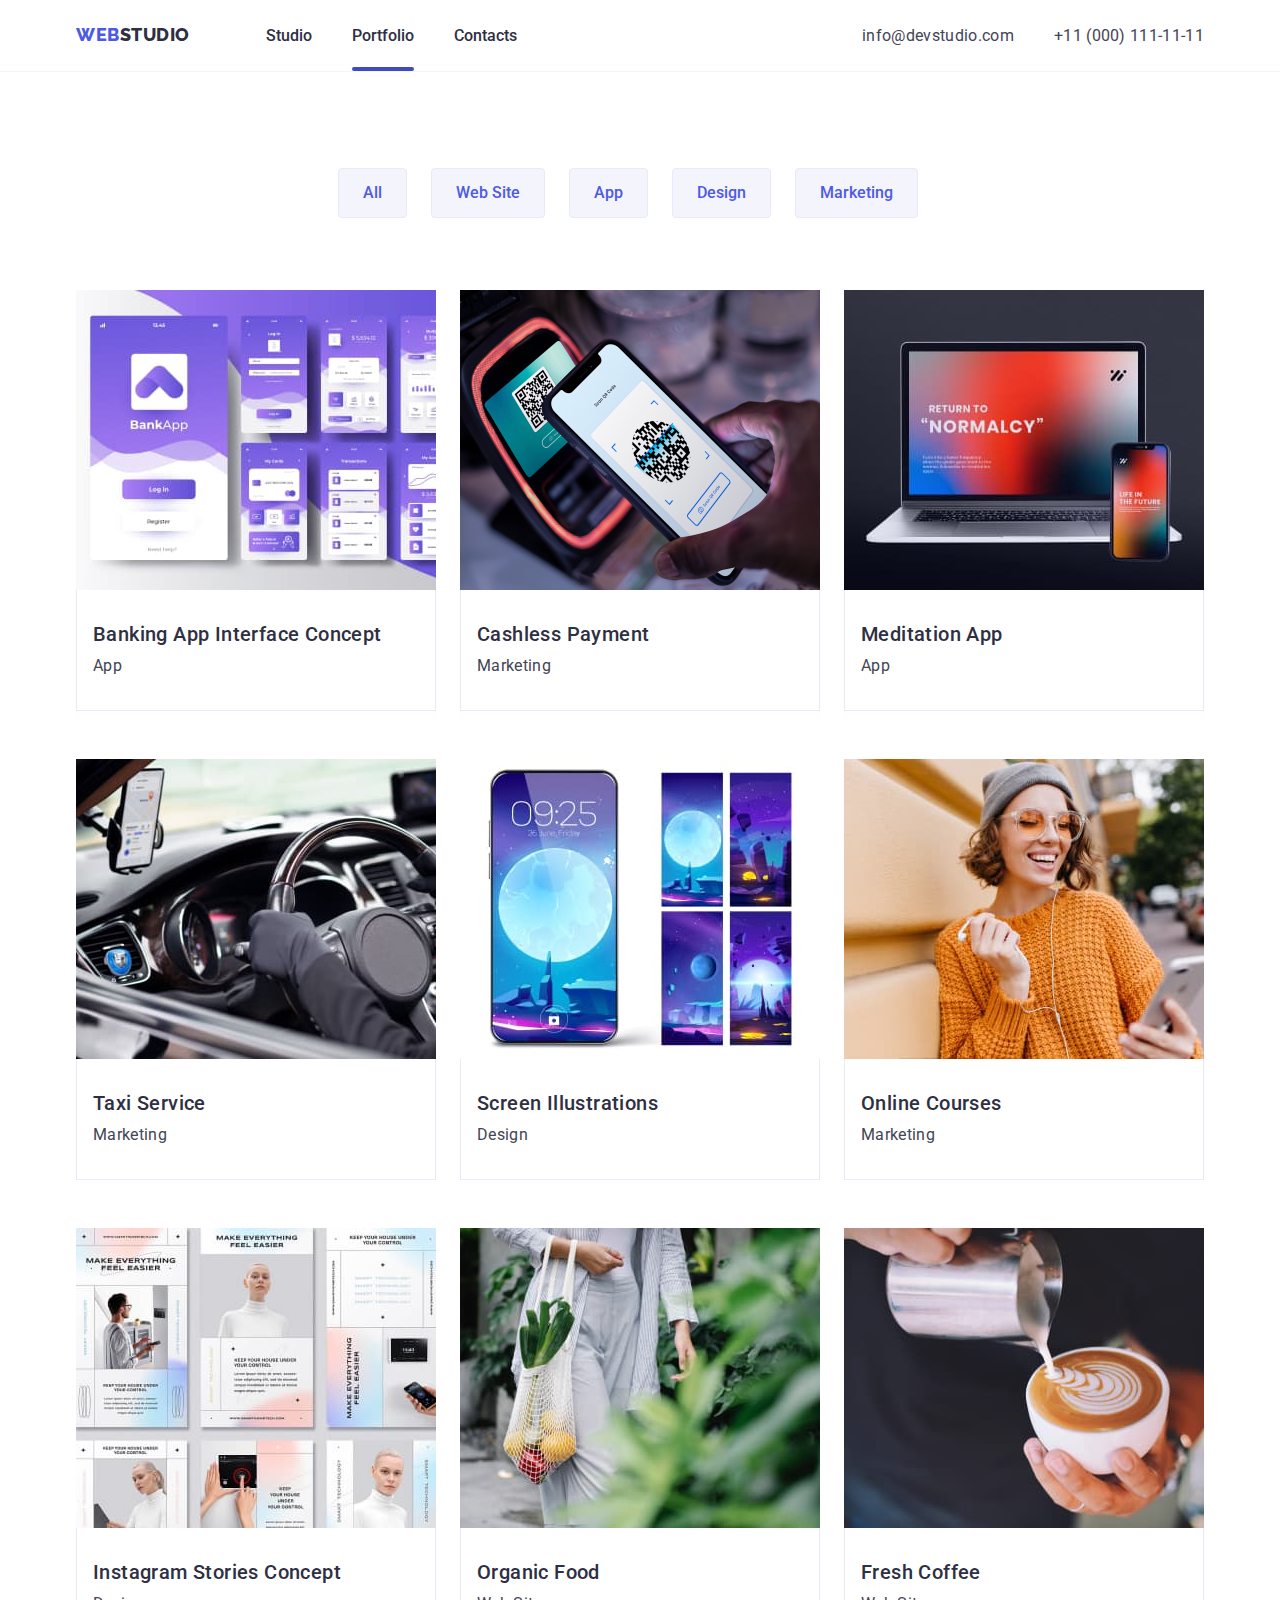
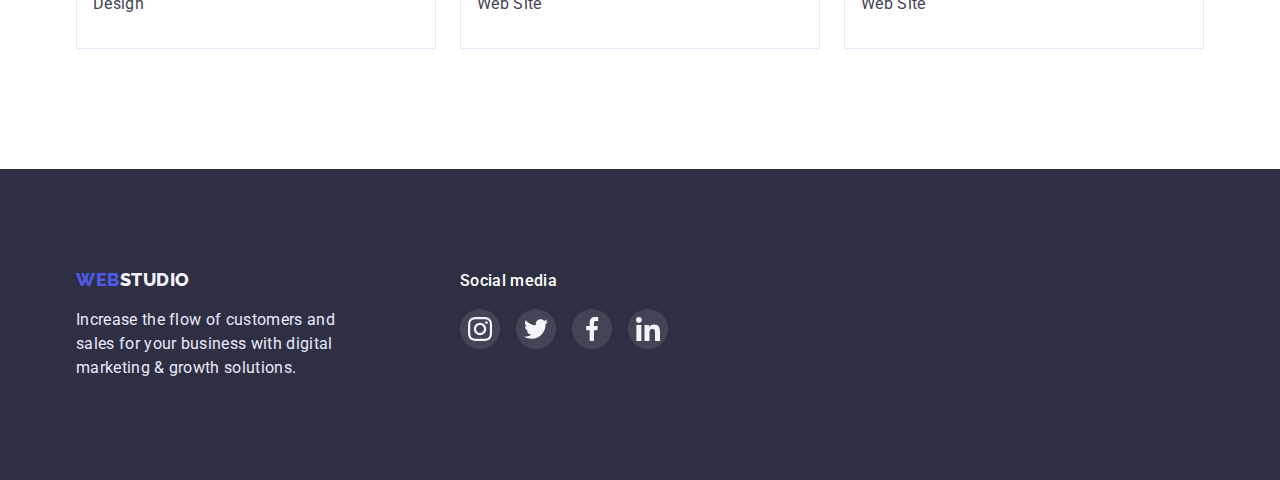
==== portfolio.html @ 7546c813 "Initial commit" ====
<!DOCTYPE html>
<html lang="en">
  <head>
    <meta charset="UTF-8" />
    <meta http-equiv="X-UA-Compatible" content="IE=edge" />
    <meta name="viewport" content="width=device-width, initial-scale=1.0" />
    <title>Portfolio</title>
    <link rel="preconnect" href="https://fonts.googleapis.com" />
    <link rel="preconnect" href="https://fonts.gstatic.com" crossorigin />
    <link
      href="https://fonts.googleapis.com/css2?family=Raleway:wght@800&display=swap"
      rel="stylesheet"
    />
    <link rel="preconnect" href="https://fonts.googleapis.com" />
    <link rel="preconnect" href="https://fonts.gstatic.com" crossorigin />
    <link
      href="https://fonts.googleapis.com/css2?family=Roboto:wght@400;500;700;900&display=swap"
      rel="stylesheet"
    />
    <link
      rel="stylesheet"
      href="https://cdn.jsdelivr.net/npm/modern-normalize@1.1.0/modern-normalize.min.css"
    />
    <link rel="stylesheet" href="./css/styles.css" />
  </head>
  <body class="page">
    <header class="header">
      <div class="container top-line">
        <nav class="main-nav">
          <a href="./index.html" class="logo">
            <span class="web">Web</span>Studio
          </a>
          <ul class="site-nav">
            <li class="item">
              <a href="./index.html" class="site-nav-link active-link"
                >Studio</a
              >
            </li>
            <li class="item">
              <a href="./portfolio.html" class="site-nav-link current"
                >Portfolio</a
              >
            </li>
            <li class="item">
              <a href="" class="site-nav-link active-link">Contacts</a>
            </li>
          </ul>
        </nav>

        <address class="auth-nav">
          <ul class="address-list">
            <li class="item">
              <a href="mailto:info@devstudio.com" class="address-link"
                >info@devstudio.com</a
              >
            </li>
            <li class="item">
              <a href="tel:+110001111111" class="address-link"
                >+11 (000) 111-11-11</a
              >
            </li>
          </ul>
        </address>
      </div>
    </header>

    <main>
      <section class="section no-padding">
        <div class="container">
          <h1 class="hidden">Our Works</h1>

          <ul class="button-line">
            <li>
              <button type="button" class="button">All</button>
            </li>
            <li>
              <button type="button" class="button">Web Site</button>
            </li>
            <li>
              <button type="button" class="button">App</button>
            </li>
            <li>
              <button type="button" class="button">Design</button>
            </li>
            <li>
              <button type="button" class="button">Marketing</button>
            </li>
          </ul>

          <ul class="work-examples">
            <li class="work-card">
              <a href="#" class="work-card-link">
                <div class="work-card-wrapper">
                  <img
                    src="./images/portfolio/banking-app.jpg"
                    alt="Banking App
            Interface"
                    width="360"
                    class="work-image"
                  />
                  <p class="overlay">
                    14 Stylish and User-Friendly App Design Concepts · Task
                    Manager App · Calorie Tracker App · Exotic Fruit Ecommerce
                    App · Cloud Storage App
                  </p>
                </div>

                <div class="work-card-bottom">
                  <h2 class="work-title">Banking App Interface Concept</h2>
                  <p class="work-type">App</p>
                </div>
              </a>
            </li>
            <li class="work-card">
              <a href="#" class="work-card-link">
                <div class="work-card-wrapper">
                  <img
                    src="./images/portfolio/payment.jpg"
                    alt="a smartphone scans a
            QR code"
                    width="360"
                    class="work-image"
                  />
                  <p class="overlay">
                    14 Stylish and User-Friendly App Design Concepts · Task
                    Manager App · Calorie Tracker App · Exotic Fruit Ecommerce
                    App · Cloud Storage App
                  </p>
                </div>
                <div class="work-card-bottom">
                  <h2 class="work-title">Cashless Payment</h2>
                  <p class="work-type">Marketing</p>
                </div>
              </a>
            </li>
            <li class="work-card">
              <a href="#" class="work-card-link">
                <div class="work-card-wrapper">
                  <img
                    src="./images/portfolio/meditation.jpg"
                    alt="A laptop and a
            smartphone"
                    width="360"
                    class="work-image"
                  />
                  <p class="overlay">
                    14 Stylish and User-Friendly App Design Concepts · Task
                    Manager App · Calorie Tracker App · Exotic Fruit Ecommerce
                    App · Cloud Storage App
                  </p>
                </div>
                <div class="work-card-bottom">
                  <h2 class="work-title">Meditation App</h2>
                  <p class="work-type">App</p>
                </div>
              </a>
            </li>
            <li class="work-card">
              <a href="#" class="work-card-link">
                <div class="work-card-wrapper">
                  <img
                    src="./images/portfolio/taxi.jpg"
                    alt="a taxi app opened in
            front of a driver"
                    width="360"
                    class="work-image"
                  />
                  <p class="overlay">
                    14 Stylish and User-Friendly App Design Concepts · Task
                    Manager App · Calorie Tracker App · Exotic Fruit Ecommerce
                    App · Cloud Storage App
                  </p>
                </div>
                <div class="work-card-bottom">
                  <h2 class="work-title">Taxi Service</h2>
                  <p class="work-type">Marketing</p>
                </div>
              </a>
            </li>
            <li class="work-card">
              <a href="#" class="work-card-link">
                <div class="work-card-wrapper">
                  <img
                    src="./images/portfolio/illustration.jpg"
                    alt="Fantastic fool
                moon Illustrations"
                    width="360"
                    class="work-image"
                  />
                  <p class="overlay">
                    14 Stylish and User-Friendly App Design Concepts · Task
                    Manager App · Calorie Tracker App · Exotic Fruit Ecommerce
                    App · Cloud Storage App
                  </p>
                </div>

                <div class="work-card-bottom">
                  <h2 class="work-title">Screen Illustrations</h2>
                  <p class="work-type">Design</p>
                </div>
              </a>
            </li>
            <li class="work-card">
              <a href="#" class="work-card-link">
                <div class="work-card-wrapper">
                  <img
                    src="./images/portfolio/girl.jpg"
                    alt="Young woman with a
            smartphone"
                    width="360"
                    class="work-image"
                  />
                  <p class="overlay">
                    14 Stylish and User-Friendly App Design Concepts · Task
                    Manager App · Calorie Tracker App · Exotic Fruit Ecommerce
                    App · Cloud Storage App
                  </p>
                </div>
                <div class="work-card-bottom">
                  <h2 class="work-title">Online Courses</h2>
                  <p class="work-type">Marketing</p>
                </div>
              </a>
            </li>
            <li class="work-card">
              <a href="#" class="work-card-link">
                <div class="work-card-wrapper">
                  <img
                    src="./images/portfolio/stories.jpg"
                    alt="Instagram Stories
            examples"
                    width="360"
                    class="work-image"
                  />
                  <p class="overlay">
                    14 Stylish and User-Friendly App Design Concepts · Task
                    Manager App · Calorie Tracker App · Exotic Fruit Ecommerce
                    App · Cloud Storage App
                  </p>
                </div>
                <div class="work-card-bottom">
                  <h2 class="work-title">Instagram Stories Concept</h2>
                  <p class="work-type">Design</p>
                </div>
              </a>
            </li>
            <li class="work-card">
              <a href="#" class="work-card-link">
                <div class="work-card-wrapper">
                  <img
                    src="./images/portfolio/organic.jpg"
                    alt="Vegetables in a net"
                    width="360"
                    class="work-image"
                  />
                  <p class="overlay">
                    14 Stylish and User-Friendly App Design Concepts · Task
                    Manager App · Calorie Tracker App · Exotic Fruit Ecommerce
                    App · Cloud Storage App
                  </p>
                </div>
                <div class="work-card-bottom">
                  <h2 class="work-title">Organic Food</h2>
                  <p class="work-type">Web Site</p>
                </div>
              </a>
            </li>
            <li class="work-card">
              <a href="#" class="work-card-link">
                <div class="work-card-wrapper">
                  <img
                    src="./images/portfolio/coffee.jpg"
                    alt="A cup of coffe"
                    width="360"
                    class="work-image"
                  />
                  <p class="overlay">
                    14 Stylish and User-Friendly App Design Concepts · Task
                    Manager App · Calorie Tracker App · Exotic Fruit Ecommerce
                    App · Cloud Storage App
                  </p>
                </div>
                <div class="work-card-bottom">
                  <h2 class="work-title">Fresh Coffee</h2>
                  <p class="work-type">Web Site</p>
                </div>
              </a>
            </li>
          </ul>
        </div>
      </section>
    </main>

    <footer class="footer">
      <div class="container footer-content">
        <div class="footer-left">
          <a href="./index.html" class="footer-logo">
            <span class="web">Web</span>Studio
          </a>
          <p class="footer-text">
            Increase the flow of customers and sales for your business with
            digital marketing & growth solutions.
          </p>
        </div>
        <div class="footer-center">
          <h3 class="social-media-title">Social media</h3>
          <ul class="social-media">
            <li class="social-media-circle">
              <a
                href="#"
                target="_blank"
                rel="noopener noreferer"
                aria-label="link to instagram"
                class="footer-link"
              >
                <svg width="24" height="24" class="footer-icon">
                  <use
                    href="./images/icons/symbol-defs.svg#icon-instagram"
                  ></use>
                </svg>
              </a>
            </li>
            <li class="social-media-circle">
              <a
                href="#"
                target="_blank"
                rel="noopener noreferer"
                aria-label="link to twitter"
                class="footer-link"
              >
                <svg width="24" height="24" class="footer-icon">
                  <use href="./images/icons/symbol-defs.svg#icon-twitter"></use>
                </svg>
              </a>
            </li>
            <li class="social-media-circle">
              <a
                href="#"
                target="_blank"
                rel="noopener noreferer"
                aria-label="link to facebook"
                class="footer-link"
              >
                <svg width="24" height="24" class="footer-icon">
                  <use
                    href="./images/icons/symbol-defs.svg#icon-facebook"
                  ></use>
                </svg>
              </a>
            </li>
            <li class="social-media-circle">
              <a
                href="#"
                target="_blank"
                rel="noopener noreferer"
                aria-label="link to linkedin"
                class="footer-link"
              >
                <svg width="24" height="24" class="footer-icon">
                  <use
                    href="./images/icons/symbol-defs.svg#icon-linkedin"
                  ></use>
                </svg>
              </a>
            </li>
          </ul>
        </div>
      </div>
    </footer>
  </body>
</html>
---- css/styles.css ----
:root {
  --primary-brand-color: #4d5ae5;
  --pressed-state-color: #404bbf;
  --text-color: #434455;
  --dark-color: #2e2f42;
  --accent-color: #e7e9fc;
  --light-color: #f4f4fd;
  --white-color: #fff;
  --success-color: #31d0aa;
  --subtle-text-color: #8e8f99;
  --transition-duration: 250ms;
  --transition-cubic: cubic-bezier(0.4, 0, 0.2, 1);
  --modal-window-bckg: #fcfcfc;
}

body {
  font-family: "Roboto", "sans-serif";
  color: var(--text-color);
  background-color: var(--white-color);
}

h1,
h2,
h3,
h4,
p {
  margin-top: 0;
  margin-bottom: 0;
}

ul {
  margin-top: 0;
  margin-bottom: 0;
  padding-left: 0;
  list-style: none;
}

img {
  display: block;
}

.container {
  margin-right: auto;
  margin-left: auto;
  width: 1158px;
  padding-left: 15px;
  padding-right: 15px;
}

.section {
  padding-top: 120px;
  padding-bottom: 120px;
}

.section.no-padding {
  padding-top: 0;
}

.section-title {
  font-size: 36px;
  line-height: calc(40 / 36);
  text-align: center;
  letter-spacing: 0.02em;
  text-transform: capitalize;
  color: var(--dark-color);
}

.hidden {
  position: absolute;
  width: 1px;
  height: 1px;
  margin: -1px;
  border: 0;
  padding: 0;
  white-space: nowrap;
  clip-path: inset(100%);
  clip: rect(0 0 0 0);
  overflow: hidden;
}

/* Header */

.header {
  border-bottom: 1px solid;
  border-color: var(--light-color);
}
.logo {
  text-decoration: none;
  font-family: "Raleway";
  font-weight: 800;
  font-size: 18px;
  line-height: calc(21 / 18);
  letter-spacing: 0.03em;
  text-transform: uppercase;
  color: var(--dark-color);
  padding-top: 24px;
  padding-bottom: 23px;
}
.web {
  color: var(--primary-brand-color);
}

.top-line {
  display: flex;
  align-items: center;
}

.main-nav {
  display: flex;
}

/* Site nav */

.site-nav {
  display: flex;
  margin-left: 76px;
}

.site-nav .item:not(:last-child) {
  margin-right: 40px;
}

.site-nav-link {
  display: block;
  font-weight: 500;
  font-size: 16px;
  line-height: calc(24 / 16);
  text-decoration: none;
  color: var(--dark-color);
  padding-top: 24px;
  padding-bottom: 23px;
  transition: color var(--transition-duration) var(--transition-cubic);
}

.site-nav-link:hover,
.site-nav-link:focus {
  color: var(--pressed-state-color);
}

.current {
  position: relative;
}

.current::after {
  content: "";
  position: absolute;
  bottom: 0;
  left: 0;
  display: inline-block;
  width: 100%;
  height: 4px;
  background-color: var(--pressed-state-color);
  border-radius: 2px;
}
.active-link {
  position: relative;
}

.active-link::after {
  content: "";
  position: absolute;
  bottom: 0;
  left: 0;
  display: inline-block;
  width: 100%;
  height: 4px;
  background-color: transparent;
  border-radius: 2px;
}

.active-link:hover::after {
  content: "";
  position: absolute;
  bottom: 0;
  left: 0;
  display: inline-block;
  width: 100%;
  height: 4px;
  background-color: var(--pressed-state-color);
  border-radius: 2px;
}

/* Address */
.auth-nav {
  display: flex;
  margin-left: auto;
}

.address-list .item:not(:last-child) {
  margin-right: 40px;
}

.address-list {
  display: flex;
  list-style: none;
}

.address-link {
  text-decoration: none;
  font-style: normal;
  font-weight: 400;
  font-size: 16px;
  line-height: calc(24 / 16);
  letter-spacing: 0.02em;
  color: var(--text-color);
  transition: color var(--transition-duration) var(--transition-cubic);
}

.address-link:hover,
.address-link:focus {
  color: var(--pressed-state-color);
}

/* Footer */

.footer-content {
  display: flex;
}

.footer {
  padding-top: 100px;
  padding-bottom: 100px;
  background-color: var(--dark-color);
}

.footer-left {
  display: flex;
  flex-direction: column;
  justify-content: left;
  margin-right: 120px;
}

.footer-logo {
  text-decoration: none;
  font-family: "Raleway";
  font-weight: 800;
  font-size: 18px;
  line-height: calc(21 / 18);
  letter-spacing: 0.03em;
  text-transform: uppercase;
  color: var(--light-color);
}

.footer-text {
  color: var(--accent-color);
  font-size: 16px;
  line-height: calc(24 / 16);
  letter-spacing: 0.02em;
  width: 264px;
  margin-top: 18px;
}

.social-media-title {
  margin-bottom: 16px;
  color: var(--white-color);
  font-weight: 500;
  font-size: 16px;
  line-height: calc(24 / 16);
  letter-spacing: 0.02em;
}

.social-media {
  display: flex;
  width: 208px;
}

.social-media-circle:not(:last-child) {
  margin-right: 16px;
}

.footer-link {
  display: block;
  width: 40px;
  height: 40px;
  display: flex;
  justify-content: center;
  align-items: center;
  border-radius: 50%;
  background: rgba(255, 255, 255, 0.1);
  transition: background-color var(--transition-duration)
    var(--transition-cubic);
}

.footer-link:hover,
.footer-link:focus {
  background-color: var(--success-color);
}

.footer-icon {
  fill: var(--light-color);
}

/* Main Page Content */

/* Hero */

.hero {
  padding: 188px 0;
  text-align: center;
  max-width: 1440px;
  margin-left: auto;
  margin-right: auto;
  background-color: var(--dark-color);
  background-image: linear-gradient(
      rgba(46, 47, 66, 0.7),
      rgba(46, 47, 66, 0.7)
    ),
    url(../images/hero/hero-image.jpg);
  background-repeat: no-repeat;
  background-size: cover;
  background-position: center;
}

.hero-title {
  max-width: 500px;
  margin-left: auto;
  margin-right: auto;
  font-size: 56px;
  line-height: calc(60 / 56);
  letter-spacing: 0.02em;
  color: var(--white-color);
}

.hero-button {
  width: 169px;
  height: 56px;
  margin-top: 48px;
  cursor: pointer;
  font-family: inherit;
  font-weight: 500;
  font-size: 16px;
  line-height: calc(24 / 16);
  color: var(--white-color);
  background-color: var(--primary-brand-color);
  box-shadow: 0px 4px 4px rgba(0, 0, 0, 0.15);
  border: 1px solid transparent;
  border-radius: 4px;
  transition: background-color var(--transition-duration)
    var(--transition-cubic);
}

.hero-button:hover,
.hero-button:focus {
  background-color: var(--pressed-state-color);
}

/* Advantages */
.advantages {
  display: flex;
}

.advantage-item-title {
  font-weight: 500;
  font-size: 20px;
  line-height: calc(24 / 20);
  letter-spacing: 0.02em;
}

.advantage-item:not(:last-child) {
  margin-right: 24px;
}

.advantage-item-text {
  width: 264px;
  margin-top: 8px;
  font-size: 16px;
  line-height: calc(24 / 16);
  letter-spacing: 0.02em;
}

/* Advantages icons */

.advantage-icon-field {
  margin-bottom: 8px;
  background-color: var(--light-color);
  display: flex;
  justify-content: center;
  align-items: center;
  width: 264px;
  height: 112px;
  border-radius: 4px;
}

/* What are we doing */

.direction-title {
  margin-bottom: 76px;
}

.direction {
  display: flex;
}

.image-item:not(:last-child) {
  margin-right: 24px;
  padding: 0;
}

/* Our Team */

.team {
  background-color: var(--light-color);
}

.team-members {
  display: flex;
}

.team-names {
  font-weight: 500;
  font-size: 20px;
  line-height: calc(24 / 20);
  text-align: center;
  letter-spacing: 0.02em;
}

.team-position {
  font-weight: 400;
  font-size: 16px;
  line-height: calc(24 / 16);
  text-align: center;
  letter-spacing: 0.02em;
  margin-top: 8px;
}

.team-card {
  background-color: var(--white-color);
  box-shadow: 0px 1px 6px rgba(46, 47, 66, 0.08),
    0px 1px 1px rgba(46, 47, 66, 0.16), 0px 2px 1px rgba(46, 47, 66, 0.08);
  border-radius: 0px 0px 4px 4px;
  padding: 0;
  margin-right: 24px;
  margin-top: 72px;
  width: 264px;
}

.team-card-bottom {
  padding-bottom: 32px;
  padding-top: 32px;
}

.teams-social-media {
  display: flex;
  justify-content: center;
  gap: 24px;
  margin-top: 8px;
}

.team-icon-circle {
  width: 40px;
  height: 40px;
  display: flex;
}

.team-link {
  display: block;
  display: flex;
  justify-content: center;
  align-items: center;
  width: 100%;
  border-radius: 50%;
  background-color: var(--primary-brand-color);
  transition: background-color var(--transition-duration)
    var(--transition-cubic);
}

.team-link:hover,
.team-link:focus {
  background-color: var(--pressed-state-color);
}

.team-media-icon {
  fill: var(--light-color);
}

/* Customers */

.customers-title {
  margin-bottom: 72px;
}

.customers-list {
  display: flex;
  gap: 24px;
}

.customer-icon-link {
  display: block;
  display: flex;
  justify-content: center;
  align-items: center;
  width: 100%;
  border: 1px solid;
  border-color: var(--subtle-text-color);
  border-radius: 4px;
  width: 168px;
  height: 88px;
  transition: border-color var(--transition-duration) var(--transition-cubic);
}

.customer-icon {
  fill: var(--subtle-text-color);
  transition: fill var(--transition-duration) var(--transition-cubic);
}

.customer-icon-link:hover,
.customer-icon-link:focus {
  border-color: var(--pressed-state-color);
}

.customer-icon-link:hover .customer-icon,
.customer-icon-link:focus .customer-icon {
  fill: var(--pressed-state-color);
}

/* Portfolio */

/* Filters */

.button-line {
  display: flex;
  justify-content: center;
  padding-top: 96px;
}

.button {
  cursor: pointer;
  color: var(--primary-brand-color);
  background-color: var(--light-color);
  border: 1px solid #e7e9fc;
  border-radius: 4px;
  font-family: inherit;
  font-weight: 500;
  font-size: 16px;
  line-height: calc(24 / 16);
  text-align: center;
  padding: 12px 24px;
  margin-right: 24px;
  transition: color var(--transition-duration) var(--transition-cubic),
    background-color var(--transition-duration) var(--transition-cubic),
    border-color var(--transition-duration) var(--transition-cubic),
    box-shadow var(--transition-duration) var(--transition-cubic);
}

.button:hover,
.button:focus {
  color: var(--white-color);
  background-color: var(--pressed-state-color);
  border-color: var(--pressed-state-color);
  box-shadow: 0px 3px 1px rgba(0, 0, 0, 0.1), 0px 2px 1px rgba(0, 0, 0, 0.08),
    0px 2px 2px rgba(0, 0, 0, 0.12);
}

/* Works */

.work-examples {
  list-style: none;
  display: flex;
  flex-wrap: wrap;
  margin-top: 72px;
}

.work-link {
  text-decoration: none;
}

.work-title {
  color: var(--dark-color);
  font-weight: 500;
  font-size: 20px;
  line-height: 1.2;
  letter-spacing: 0.02em;
}

.work-type {
  margin-top: 8px;
  font-size: 16px;
  line-height: calc(24 / 16);
  letter-spacing: 0.02em;
  color: var(--text-color);
}

.work-card {
  background-color: var(--white-color);
  width: 360px;
  margin-right: 24px;
  margin-top: 48px;
}

.work-card:nth-child(-n + 3) {
  margin-top: 0;
}

.work-card:nth-child(3n) {
  margin-right: 0;
}

.work-card-bottom {
  border: 1px solid;
  border-color: var(--accent-color);
  border-top: none;
  padding: 32px 0 32px 16px;
}

.work-card-link {
  display: block;
  text-decoration: none;
  transition: box-shadow var(--transition-duration) var(--transition-cubic);
}

.work-card-link:hover,
.work-card-link:focus {
  box-shadow: 0px 1px 6px rgba(46, 47, 66, 0.08),
    0px 1px 1px rgba(46, 47, 66, 0.16), 0px 2px 1px rgba(46, 47, 66, 0.08);
}

.work-card-wrapper {
  position: relative;
  overflow: hidden;
}

.overlay {
  position: absolute;
  left: 0;
  top: 0;
  width: 100%;
  height: 100%;
  background-color: var(--primary-brand-color);
  color: var(--light-color);
  padding: 40px 32px;
  font-weight: 400;
  font-size: 16px;
  line-height: calc(24 / 16);
  letter-spacing: 0.02em;
  transform: translate(0, 100%);
  transition: transform var(--transition-duration) var(--transition-cubic);
}

.work-card-link:hover .overlay,
.work-card-link:focus .overlay {
  transform: translate(0, 0);
}

/* Modal window */

.backdrop {
  position: fixed;
  z-index: 100;
  top: 0;
  left: 0;
  width: 100%;
  height: 100%;
  background: rgba(46, 47, 66, 0.4);
  transition: opacity var(--transition-duration) var(--transition-cubic),
    visibility var(--transition-duration) var(--transition-cubic);
}

.modal {
  position: absolute;
  top: 50%;
  left: 50%;
  transform: translate(-50%, -50%);
  width: 408px;
  height: 576px;
  background-color: var(--modal-window-bckg);
}

.modal-close-btn {
  position: absolute;
  top: 24px;
  right: 24px;
  cursor: pointer;
  display: flex;
  justify-content: center;
  align-items: center;
  background-color: var(--accent-color);
  border: 1px solid rgba(0, 0, 0, 0.1);
  border-radius: 50%;
  width: 24px;
  height: 24px;
  padding: 0;
  transition: background-color var(--transition-duration)
      var(--transition-cubic),
    border-color var(--transition-duration) var(--transition-cubic);
}

.close-icon {
  transition: fill var(--transition-duration) var(--transition-cubic);
}

.modal-close-btn:hover,
.modal-close-btn:focus {
  background-color: var(--pressed-state-color);
  border-color: var(--pressed-state-color);
}

.modal-close-btn:hover .close-icon,
.modal-close-btn:focus .close-icon {
  fill: var(--white-color);
}

.backdrop.is-hidden {
  opacity: 0;
  visibility: hidden;
  pointer-events: none;
}
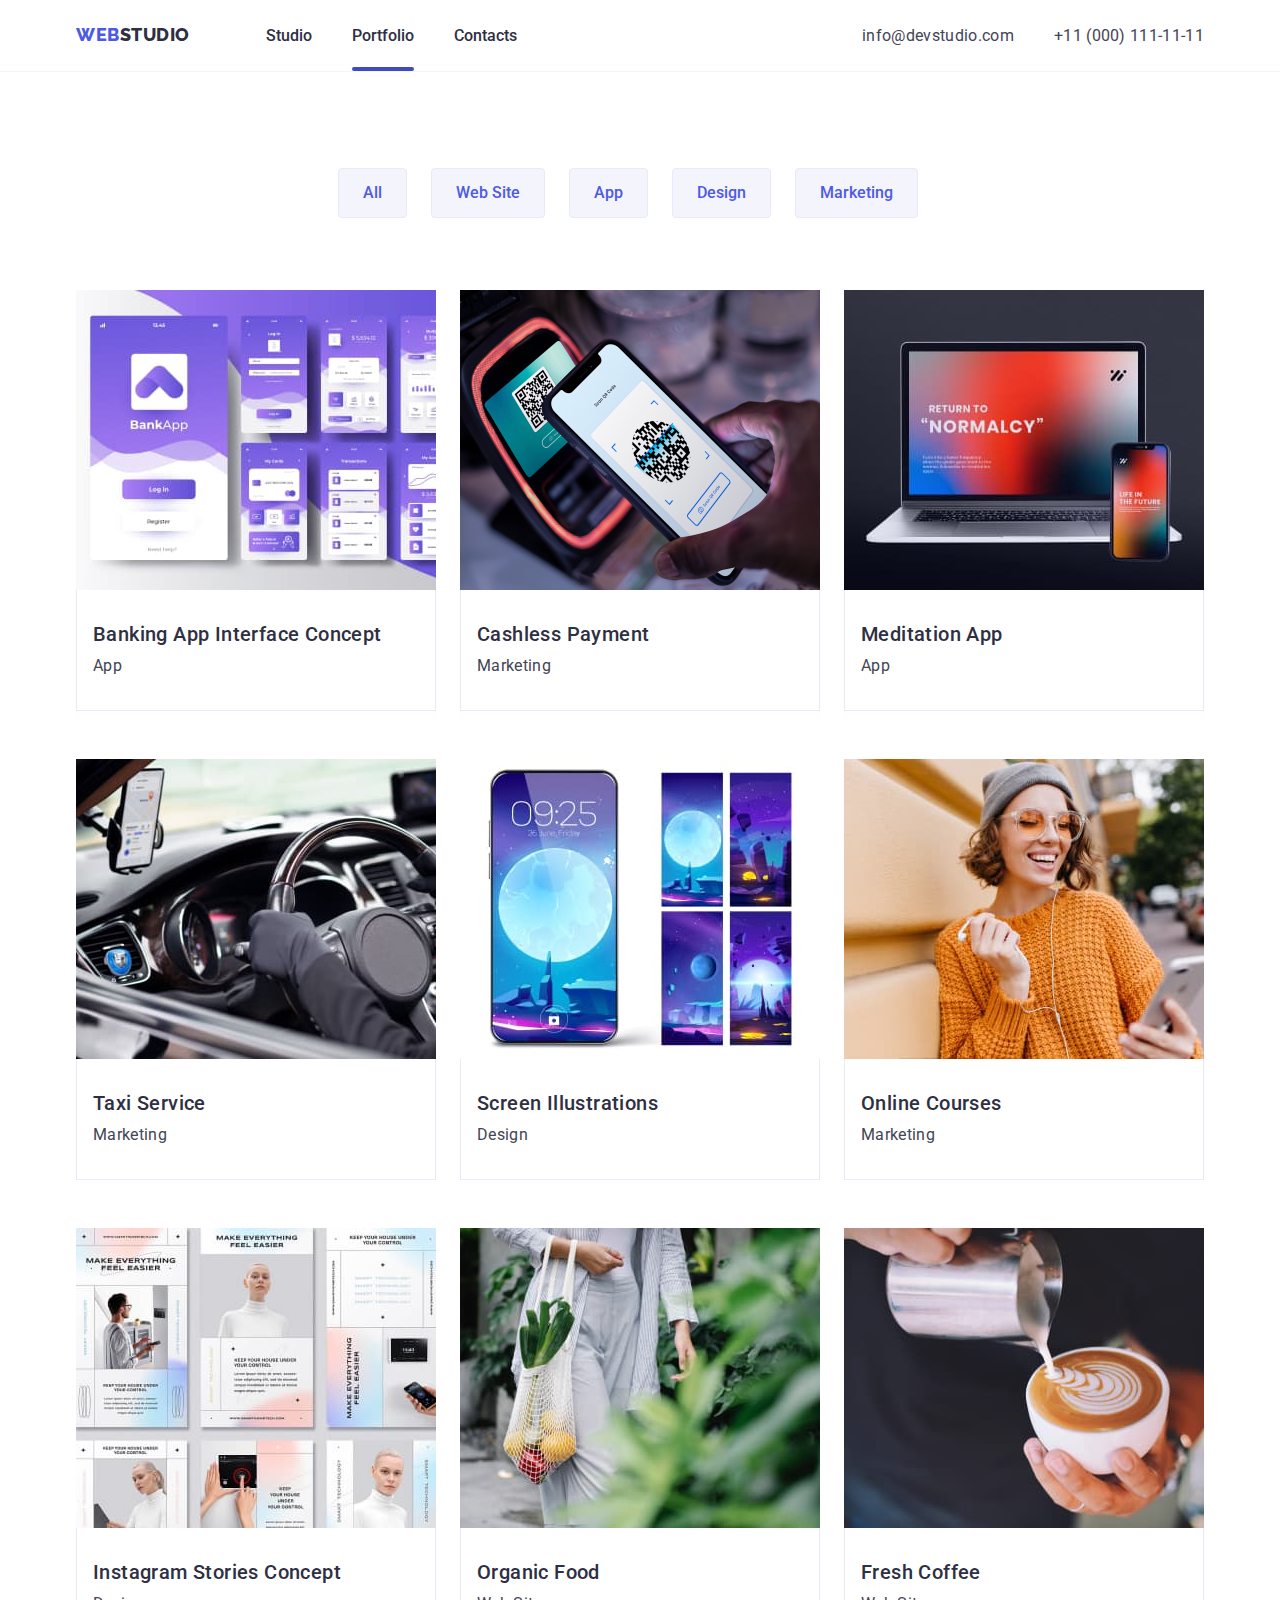
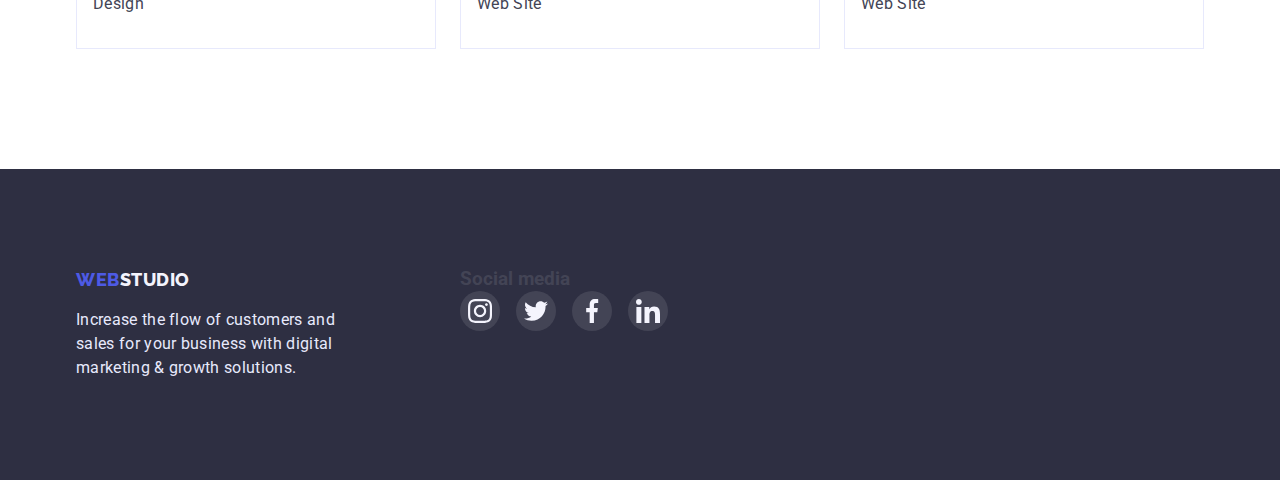
==== commit 6437598d: "modal form and footer subscribe section" ====
--- a/portfolio.html
+++ b/portfolio.html
@@ -314,9 +314,7 @@
                 class="footer-link"
               >
                 <svg width="24" height="24" class="footer-icon">
-                  <use
-                    href="./images/icons/symbol-defs.svg#icon-instagram"
-                  ></use>
+                  <use href="./images/icons/icons.svg#icon-instagram"></use>
                 </svg>
               </a>
             </li>
@@ -329,7 +327,7 @@
                 class="footer-link"
               >
                 <svg width="24" height="24" class="footer-icon">
-                  <use href="./images/icons/symbol-defs.svg#icon-twitter"></use>
+                  <use href="./images/icons/icons.svg#icon-twitter"></use>
                 </svg>
               </a>
             </li>
@@ -342,9 +340,7 @@
                 class="footer-link"
               >
                 <svg width="24" height="24" class="footer-icon">
-                  <use
-                    href="./images/icons/symbol-defs.svg#icon-facebook"
-                  ></use>
+                  <use href="./images/icons/icons.svg#icon-facebook"></use>
                 </svg>
               </a>
             </li>
@@ -357,9 +353,7 @@
                 class="footer-link"
               >
                 <svg width="24" height="24" class="footer-icon">
-                  <use
-                    href="./images/icons/symbol-defs.svg#icon-linkedin"
-                  ></use>
+                  <use href="./images/icons/icons.svg#icon-linkedin"></use>
                 </svg>
               </a>
             </li>
--- a/css/styles.css
+++ b/css/styles.css
@@ -39,6 +39,10 @@
   display: block;
 }
 
+textarea {
+  resize: none;
+}
+
 .container {
   margin-right: auto;
   margin-left: auto;
@@ -250,13 +254,18 @@
   margin-top: 18px;
 }
 
-.social-media-title {
+.footer-title {
   margin-bottom: 16px;
   color: var(--white-color);
   font-weight: 500;
   font-size: 16px;
   line-height: calc(24 / 16);
   letter-spacing: 0.02em;
+}
+
+/* Footer-icons */
+.footer-center {
+  margin-right: 80px;
 }
 
 .social-media {
@@ -288,6 +297,56 @@
 
 .footer-icon {
   fill: var(--light-color);
+}
+
+/* Subscribe */
+
+.subscribe-form {
+  display: flex;
+  gap: 24px;
+}
+
+.footer-input {
+  width: 264px;
+  height: 40px;
+  background-color: transparent;
+  color: var(--white-color);
+  border: 1px solid rgba(255, 255, 255, 0.3);
+  filter: drop-shadow(0px 4px 4px rgba(0, 0, 0, 0.15));
+  border-radius: 4px;
+  padding: 8px 16px;
+  outline: transparent;
+}
+.footer-input::placeholer {
+  color: rgba(255, 255, 255, 0.6);
+}
+
+.subscribe-button {
+  width: 165px;
+  height: 40px;
+  padding: 8px 24px;
+  background: #4d5ae5;
+  color: var(--white-color);
+  border-color: transparent;
+  border-radius: 4px;
+  font-family: inherit;
+  font-weight: 500;
+  font-size: 16px;
+  line-height: calc(24 / 16);
+  letter-spacing: 0.04em;
+  display: flex;
+  gap: 16px;
+  transition: background-color var(--transition-duration)
+    var(--transition-cubic);
+}
+
+.subscribe-icon {
+  fill: var(--white-color);
+}
+
+.subscribe-button:hover,
+.subscribe-button:focus {
+  background-color: var(--pressed-state-color);
 }
 
 /* Main Page Content */
@@ -661,8 +720,9 @@
   left: 50%;
   transform: translate(-50%, -50%);
   width: 408px;
-  height: 576px;
+  height: 584px;
   background-color: var(--modal-window-bckg);
+  padding: 72px 24px 24px 24px;
 }
 
 .modal-close-btn {
@@ -704,3 +764,139 @@
   visibility: hidden;
   pointer-events: none;
 }
+
+.modal-text {
+  color: var(--dark-color);
+  font-weight: 500;
+  font-size: 16px;
+  line-height: calc(24 / 16);
+  text-align: center;
+  letter-spacing: 0.02em;
+  margin-bottom: 16px;
+}
+
+.modal-form-group {
+  display: flex;
+  flex-direction: column;
+  gap: 4px;
+  position: relative;
+}
+
+.label {
+  color: var(--subtle-text-color);
+  font-weight: 400;
+  font-size: 12px;
+  line-height: calc(14 / 12);
+  letter-spacing: 0.04em;
+}
+
+.modal-form-group > input {
+  border: 1px solid rgba(33, 33, 33, 0.2);
+  border-radius: 4px;
+  height: 40px;
+  padding: 8px 36px;
+  transition: border-color var(--transition-duration) var(--transition-cubic);
+}
+
+.modal-form-group:not(:last-child) {
+  margin-bottom: 8px;
+}
+
+.input-icon {
+  position: absolute;
+  top: 26px;
+  left: 16px;
+  fill: var(--dark-color);
+  transition: fill var(--transition-duration) var(--transition-cubic);
+}
+
+.modal-form-group > input:hover + .input-icon,
+.modal-form-group > input:focus + .input-icon {
+  fill: var(--primary-brand-color);
+}
+
+.modal-form-group > input:hover,
+.modal-form-group > input:focus {
+  border-color: var(--primary-brand-color);
+  outline: transparent;
+}
+
+.modal-form-group > textarea {
+  border: 1px solid rgba(33, 33, 33, 0.2);
+  border-radius: 4px;
+  height: 120px;
+  padding: 8px 16px;
+}
+
+.checkbox-label {
+  display: flex;
+  gap: 8px;
+  color: #757575;
+  font-weight: 400;
+  font-size: 12px;
+  line-height: calc(14 / 12);
+  letter-spacing: 0.04em;
+}
+
+.checkbox-link {
+  color: var(--primary-brand-color);
+  font-weight: 400;
+  font-size: 12px;
+  line-height: calc(14 / 12);
+  letter-spacing: 0.04em;
+}
+
+.modal-checkbox {
+  display: flex;
+  gap: 4px;
+  margin-top: 16px;
+}
+
+.custom-checkbox {
+  display: inline-block;
+  text-align: center;
+  border: 1.25px solid var(--dark-color);
+  border-radius: 2px;
+  width: 16px;
+  height: 16px;
+}
+
+.checkbox-icon {
+  fill: transparent;
+}
+
+.checkbox:checked + .checkbox-label .custom-checkbox {
+  background-color: var(--pressed-state-color);
+  border-color: transparent;
+}
+.checkbox:checked + .checkbox-label .checkbox-icon {
+  fill: var(--white-color);
+}
+
+.modal-send-button {
+  cursor: pointer;
+  margin-top: 24px;
+  background-color: var(--primary-brand-color);
+  width: 169px;
+  height: 56px;
+  box-shadow: 0px 4px 4px rgba(0, 0, 0, 0.15);
+  border-color: transparent;
+  border-radius: 4px;
+  color: var(--white-color);
+  font-family: inherit;
+  font-weight: 500;
+  font-size: 16px;
+  line-height: calc(24 / 16);
+  letter-spacing: 0.04em;
+  transition: background-color var(--transition-duration)
+    var(--transition-cubic);
+}
+
+.modal-send-button:hover,
+.modal-send-button:focus {
+  background-color: var(--pressed-state-color);
+}
+
+.modal-button {
+  text-align: center;
+}
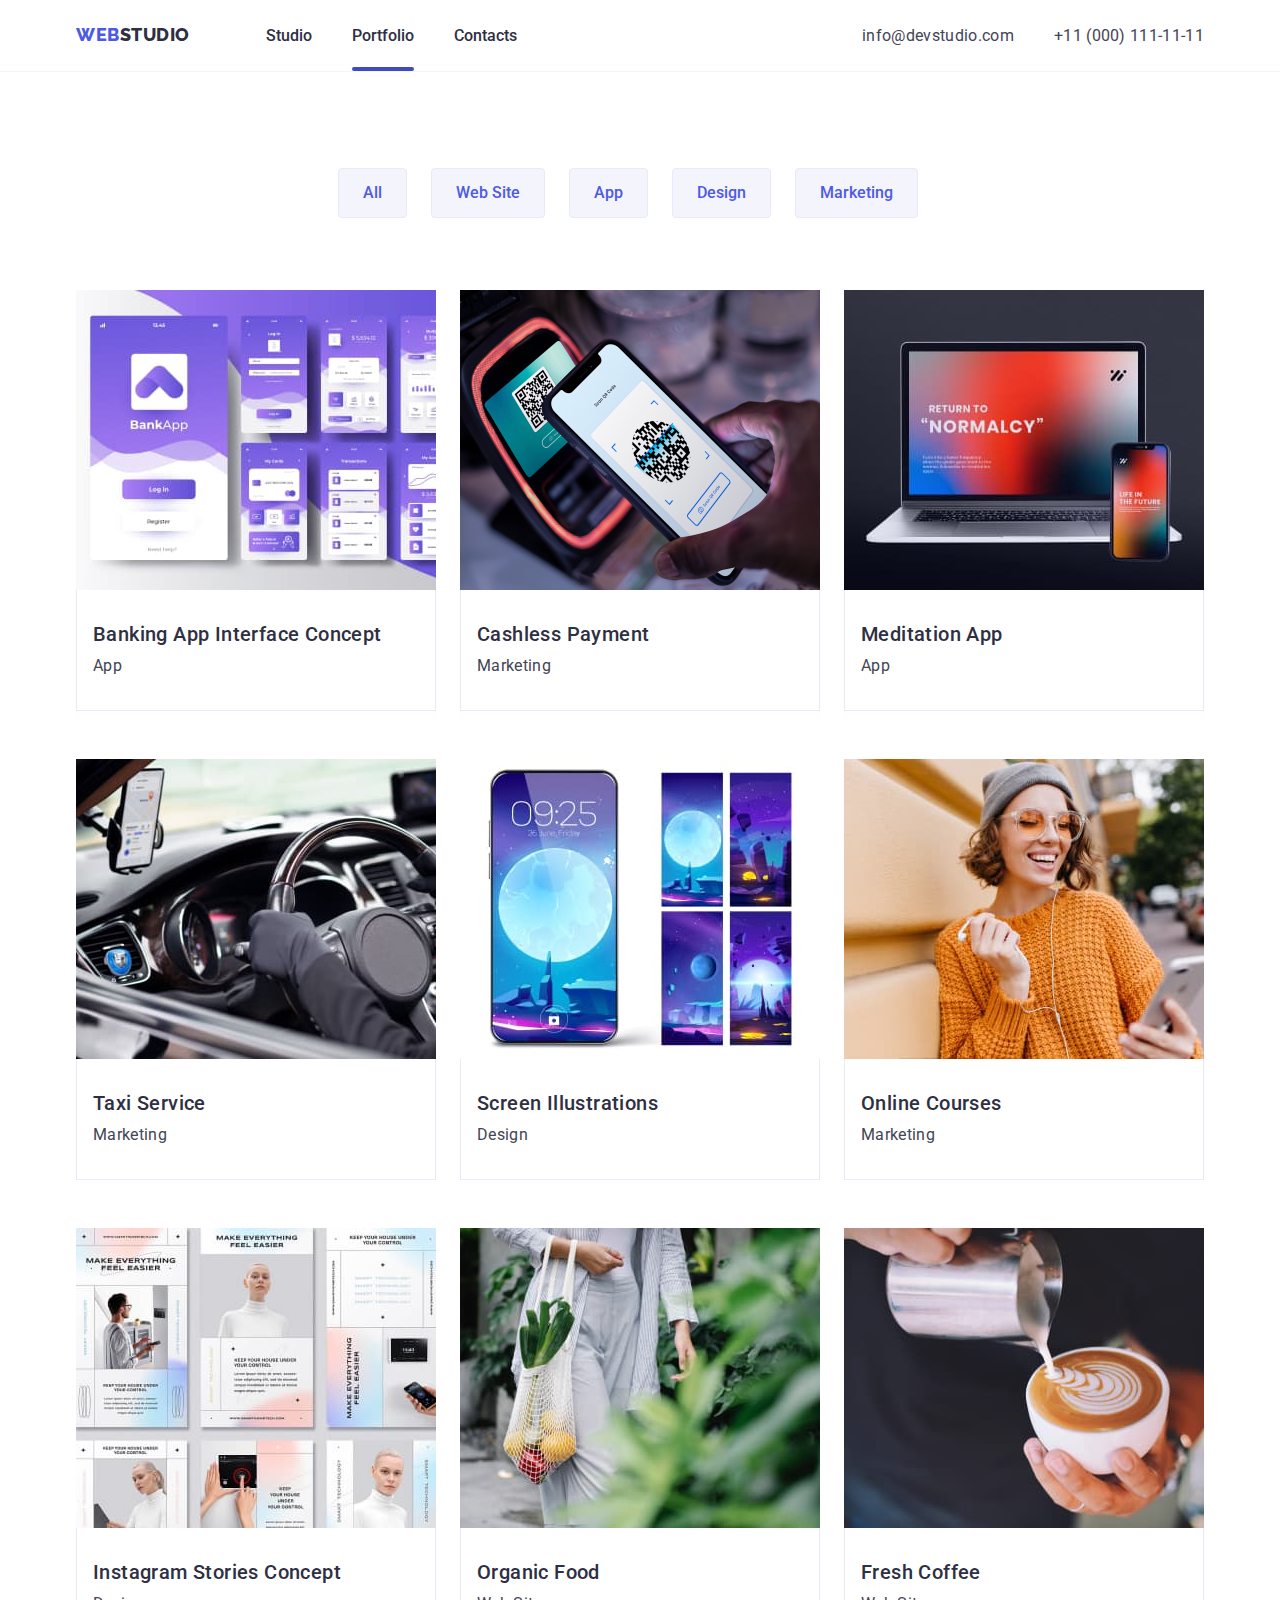
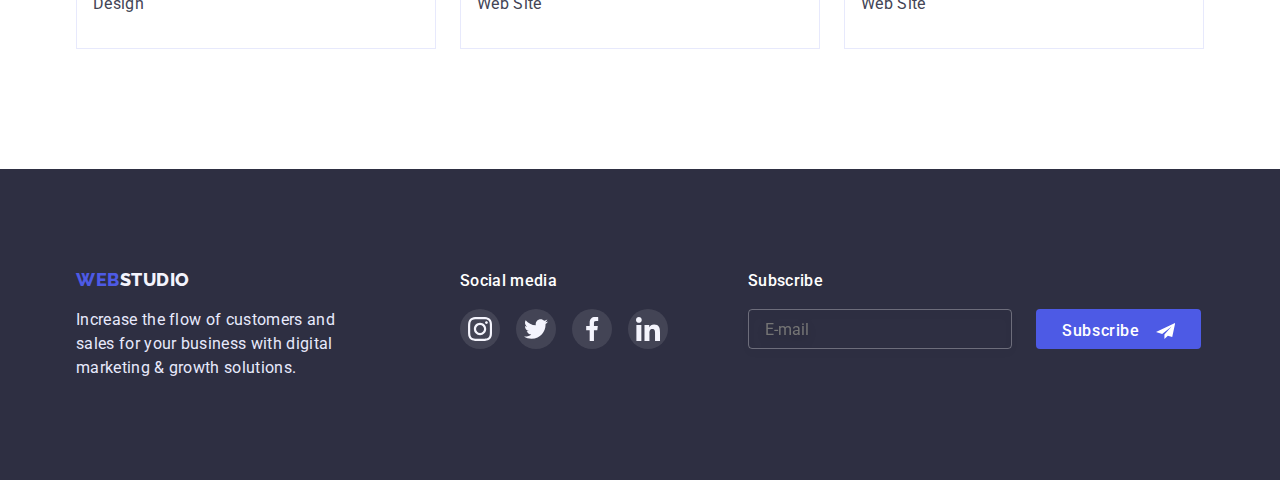
==== commit a2ffcfc7: "Update portfolio.html" ====
--- a/portfolio.html
+++ b/portfolio.html
@@ -303,7 +303,7 @@
           </p>
         </div>
         <div class="footer-center">
-          <h3 class="social-media-title">Social media</h3>
+          <h3 class="footer-title">Social media</h3>
           <ul class="social-media">
             <li class="social-media-circle">
               <a
@@ -359,6 +359,23 @@
             </li>
           </ul>
         </div>
+        <div class="footer-right">
+          <h3 class="footer-title">Subscribe</h3>
+          <form name="subscribe" class="subscribe-form">
+            <input
+              type="email"
+              id="email"
+              placeholder="E-mail"
+              class="footer-input"
+            />
+            <button type="submit" class="subscribe-button">
+              Subscribe
+              <svg width="24" height="24" class="subscribe-icon">
+                <use href="./images/icons/icons.svg#icon-subscribe"></use>
+              </svg>
+            </button>
+          </form>
+        </div>
       </div>
     </footer>
   </body>
--- a/css/styles.css
+++ b/css/styles.css
@@ -796,6 +796,10 @@
   height: 40px;
   padding: 8px 36px;
   transition: border-color var(--transition-duration) var(--transition-cubic);
+  font-weight: 400;
+  font-size: 12px;
+  line-height: calc(14 / 12);
+  letter-spacing: 0.04em;
 }
 
 .modal-form-group:not(:last-child) {
@@ -826,6 +830,24 @@
   border-radius: 4px;
   height: 120px;
   padding: 8px 16px;
+  font-weight: 400;
+  font-size: 12px;
+  line-height: calc(14 / 12);
+  letter-spacing: 0.04em;
+}
+
+.modal-form-group > textarea:hover,
+.modal-form-group > textarea:focus {
+  border-color: var(--primary-brand-color);
+  outline: transparent;
+}
+
+.modal-textarea::placeholder {
+  color: rgba(46, 47, 66, 0.4);
+  font-weight: 400;
+  font-size: 12px;
+  line-height: calc(14 / 12);
+  letter-spacing: 0.04em;
 }
 
 .checkbox-label {
